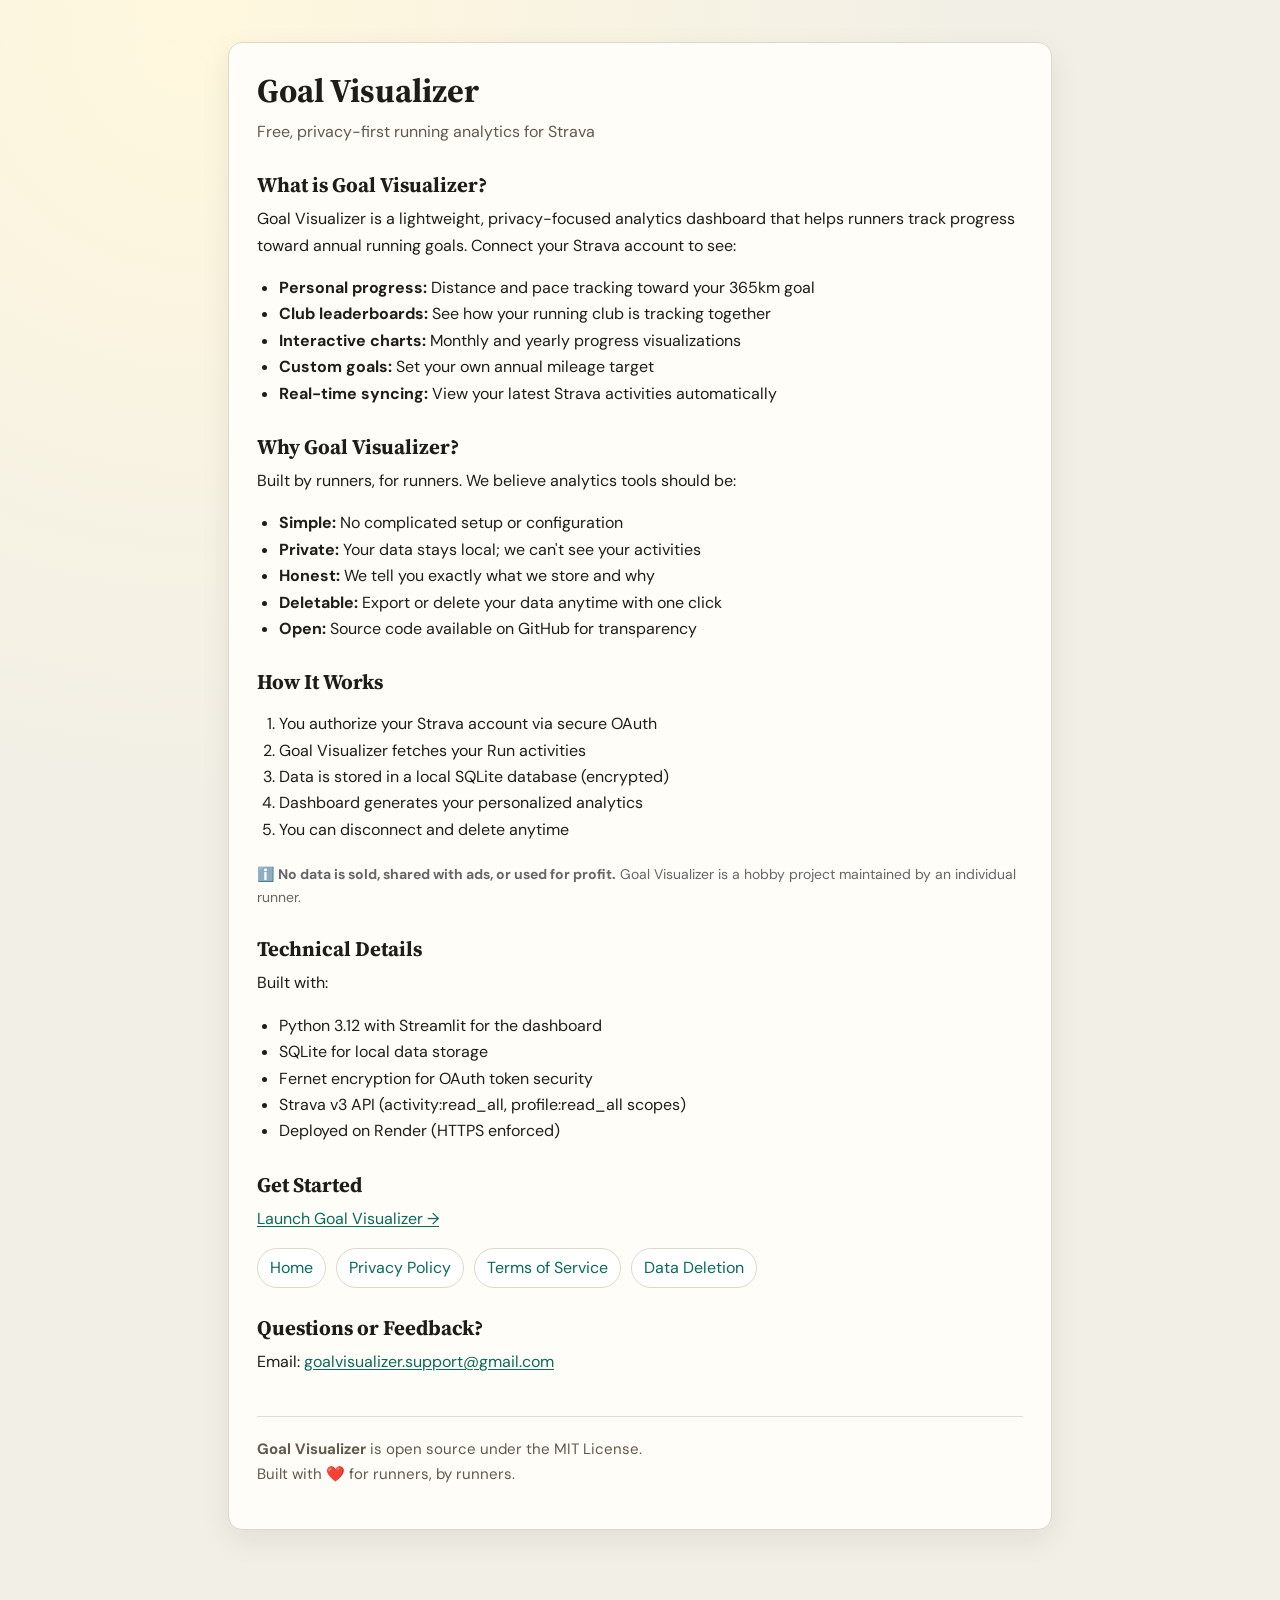
==== docs/about.html @ e7ee1b8b "Add About page and improve site navigation - Create about.html with detailed app description, featur" ====
<!doctype html>
<html lang="en">
  <head>
    <meta charset="UTF-8" />
    <meta name="viewport" content="width=device-width, initial-scale=1.0" />
    <title>Goal Visualizer | Running Analytics Dashboard</title>
    <meta
      name="description"
      content="Goal Visualizer: A free, privacy-first analytics dashboard for tracking personal and club running goals using Strava data."
    />
    <link rel="stylesheet" href="styles.css" />
  </head>
  <body>
    <main>
      <section class="card">
        <h1>Goal Visualizer</h1>
        <p class="subtle">Free, privacy-first running analytics for Strava</p>

        <h2>What is Goal Visualizer?</h2>
        <p>
          Goal Visualizer is a lightweight, privacy-focused analytics dashboard that helps runners
          track progress toward annual running goals. Connect your Strava account to see:
        </p>
        <ul>
          <li><strong>Personal progress:</strong> Distance and pace tracking toward your 365km goal</li>
          <li><strong>Club leaderboards:</strong> See how your running club is tracking together</li>
          <li><strong>Interactive charts:</strong> Monthly and yearly progress visualizations</li>
          <li><strong>Custom goals:</strong> Set your own annual mileage target</li>
          <li><strong>Real-time syncing:</strong> View your latest Strava activities automatically</li>
        </ul>

        <h2>Why Goal Visualizer?</h2>
        <p>
          Built by runners, for runners. We believe analytics tools should be:
        </p>
        <ul>
          <li><strong>Simple:</strong> No complicated setup or configuration</li>
          <li><strong>Private:</strong> Your data stays local; we can't see your activities</li>
          <li><strong>Honest:</strong> We tell you exactly what we store and why</li>
          <li><strong>Deletable:</strong> Export or delete your data anytime with one click</li>
          <li><strong>Open:</strong> Source code available on GitHub for transparency</li>
        </ul>

        <h2>How It Works</h2>
        <ol>
          <li>You authorize your Strava account via secure OAuth</li>
          <li>Goal Visualizer fetches your Run activities</li>
          <li>Data is stored in a local SQLite database (encrypted)</li>
          <li>Dashboard generates your personalized analytics</li>
          <li>You can disconnect and delete anytime</li>
        </ol>

        <p style="color: #666; font-size: 14px; margin-top: 20px;">
          ℹ️ <strong>No data is sold, shared with ads, or used for profit.</strong> Goal Visualizer
          is a hobby project maintained by an individual runner.
        </p>

        <h2>Technical Details</h2>
        <p>
          Built with:
        </p>
        <ul>
          <li>Python 3.12 with Streamlit for the dashboard</li>
          <li>SQLite for local data storage</li>
          <li>Fernet encryption for OAuth token security</li>
          <li>Strava v3 API (activity:read_all, profile:read_all scopes)</li>
          <li>Deployed on Render (HTTPS enforced)</li>
        </ul>

        <h2>Get Started</h2>
        <p>
          <a href="https://strava-goal-visualizer.onrender.com">Launch Goal Visualizer →</a>
        </p>

        <nav aria-label="Legal pages">
          <a href="index.html">Home</a>
          <a href="privacy.html">Privacy Policy</a>
          <a href="terms.html">Terms of Service</a>
          <a href="data-deletion.html">Data Deletion</a>
        </nav>

        <h2>Questions or Feedback?</h2>
        <p>
          Email: <a href="mailto:goalvisualizer.support@gmail.com">goalvisualizer.support@gmail.com</a>
        </p>

        <p class="footer" style="margin-top: 40px; border-top: 1px solid #ddd; padding-top: 20px;">
          <strong>Goal Visualizer</strong> is open source under the MIT License.<br />
          Built with ❤️ for runners, by runners.
        </p>
      </section>
    </main>
  </body>
</html>
---- docs/styles.css ----
@import url('https://fonts.googleapis.com/css2?family=DM+Sans:wght@400;500;700&family=Source+Serif+4:wght@400;600;700&display=swap');

:root {
  --bg: #f2efe6;
  --paper: #fffdf7;
  --ink: #1f1d18;
  --muted: #5f5a4e;
  --accent: #0a6a5b;
  --accent-soft: #d3ece6;
  --line: #dfd8ca;
  --radius: 14px;
  --shadow: 0 10px 30px rgba(31, 29, 24, 0.08);
}

* {
  box-sizing: border-box;
}

html,
body {
  margin: 0;
  padding: 0;
  background: radial-gradient(circle at 15% 0%, #fff8de 0%, #f2efe6 40%),
    linear-gradient(145deg, #f4f1e8 0%, #ebe5d7 100%);
  color: var(--ink);
  min-height: 100%;
}

body {
  font-family: "DM Sans", "Segoe UI", sans-serif;
  line-height: 1.65;
}

main {
  max-width: 860px;
  margin: 42px auto;
  padding: 0 18px 36px;
}

.card {
  background: var(--paper);
  border: 1px solid var(--line);
  border-radius: var(--radius);
  box-shadow: var(--shadow);
  padding: 28px;
  animation: enter 260ms ease-out;
}

h1,
h2,
h3 {
  font-family: "Source Serif 4", Georgia, serif;
  line-height: 1.2;
  margin-top: 0;
}

h1 {
  font-size: clamp(1.9rem, 2.6vw, 2.5rem);
  margin-bottom: 8px;
}

h2 {
  font-size: 1.3rem;
  margin-top: 28px;
  margin-bottom: 8px;
}

h3 {
  font-size: 1.08rem;
  margin-top: 18px;
  margin-bottom: 8px;
}

p,
li {
  color: var(--ink);
  margin-top: 0;
}

ul,
ol {
  padding-left: 22px;
}

.subtle {
  color: var(--muted);
  margin-bottom: 16px;
}

.note {
  border-left: 4px solid var(--accent);
  background: var(--accent-soft);
  padding: 10px 12px;
  border-radius: 8px;
}

a {
  color: var(--accent);
  text-underline-offset: 2px;
}

a:hover {
  text-decoration-thickness: 2px;
}

nav {
  display: flex;
  flex-wrap: wrap;
  gap: 10px;
  margin: 14px 0 4px;
}

nav a {
  display: inline-block;
  border: 1px solid var(--line);
  border-radius: 999px;
  padding: 6px 12px;
  text-decoration: none;
  background: #fff;
  transition: transform 120ms ease, background-color 120ms ease;
}

nav a:hover {
  transform: translateY(-1px);
  background: #fcfaf2;
}

.footer {
  margin-top: 22px;
  color: var(--muted);
  font-size: 0.94rem;
}

@keyframes enter {
  from {
    opacity: 0;
    transform: translateY(6px);
  }
  to {
    opacity: 1;
    transform: translateY(0);
  }
}

@media (max-width: 640px) {
  main {
    margin-top: 20px;
    padding: 0 12px 24px;
  }

  .card {
    padding: 18px;
  }
}
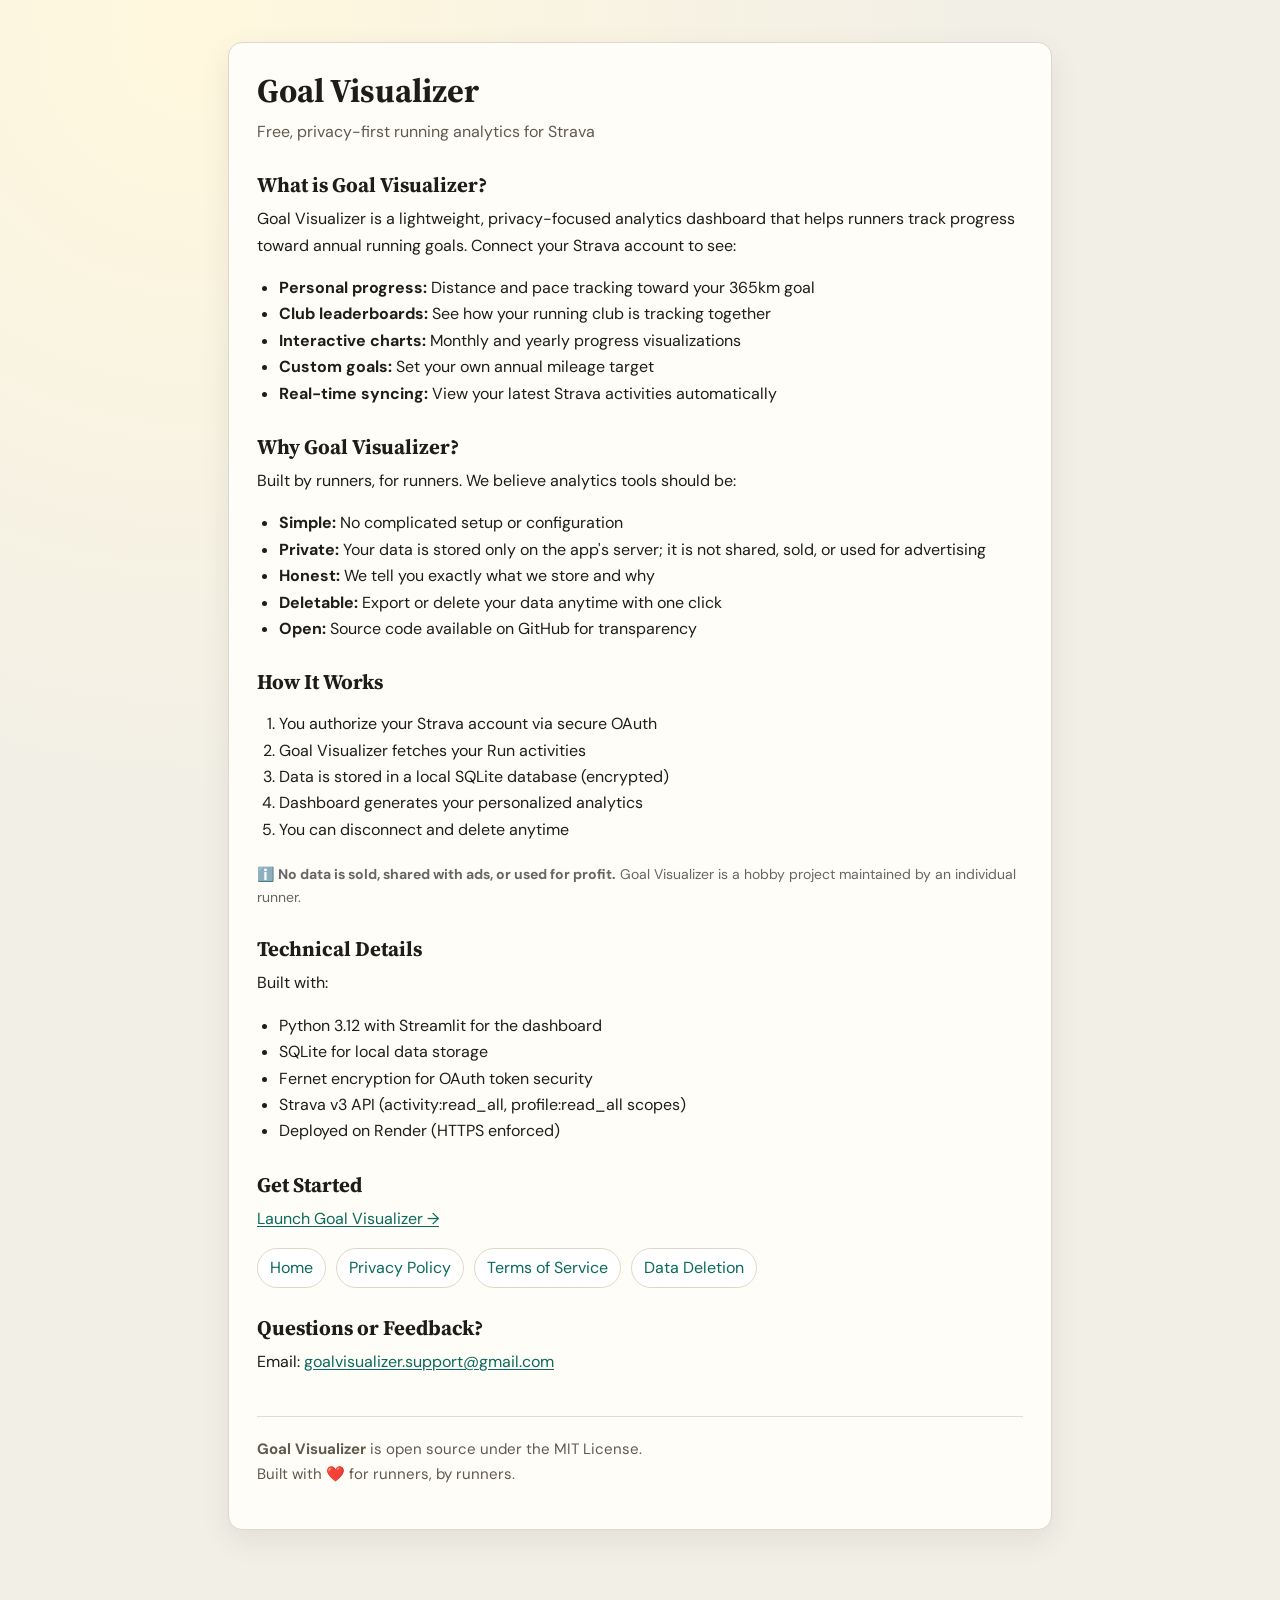
==== commit 864ea455: "Align dashboard, README, and about page for consistency - Rename README title to 'Goal Visualizer' -" ====
--- a/docs/about.html
+++ b/docs/about.html
@@ -35,7 +35,7 @@
         </p>
         <ul>
           <li><strong>Simple:</strong> No complicated setup or configuration</li>
-          <li><strong>Private:</strong> Your data stays local; we can't see your activities</li>
+          <li><strong>Private:</strong> Your data is stored only on the app's server; it is not shared, sold, or used for advertising</li>
           <li><strong>Honest:</strong> We tell you exactly what we store and why</li>
           <li><strong>Deletable:</strong> Export or delete your data anytime with one click</li>
           <li><strong>Open:</strong> Source code available on GitHub for transparency</li>
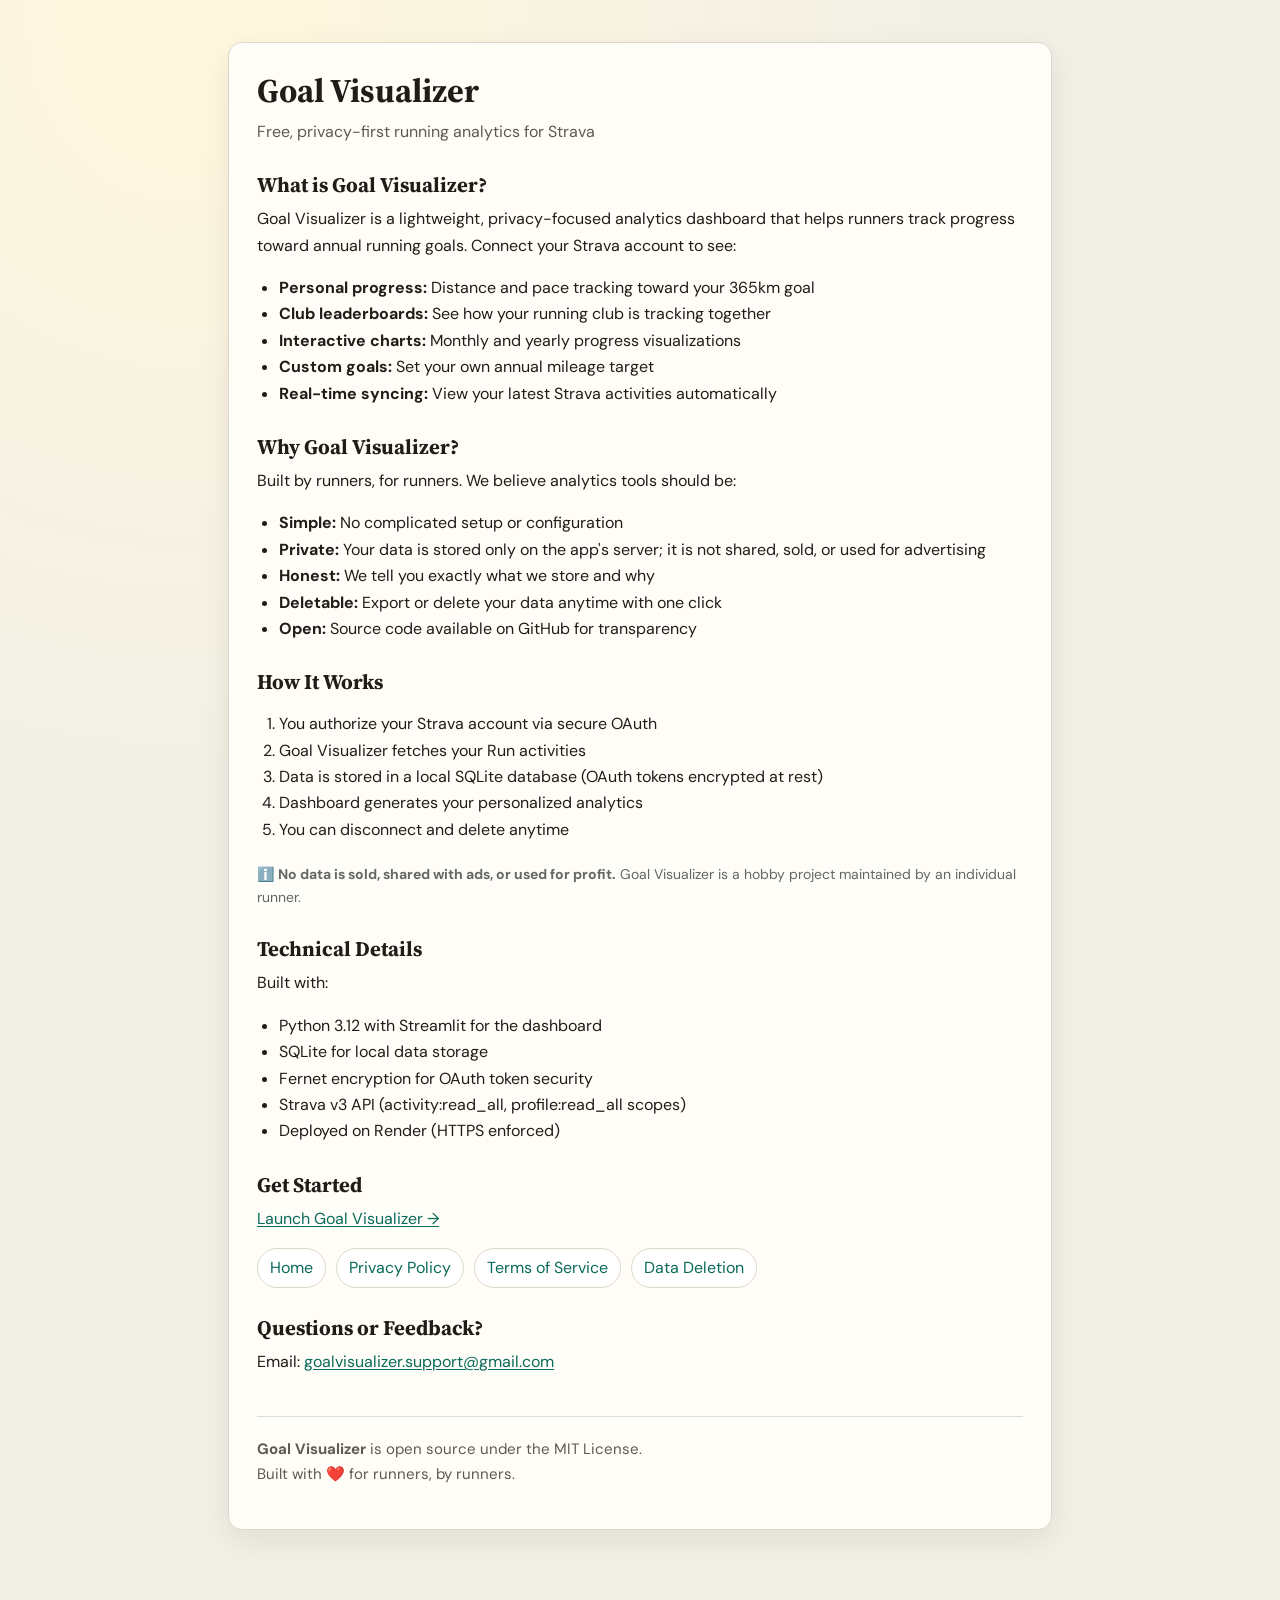
==== commit 289a5b55: "Fix inaccurate encryption claim in about.html Only OAuth tokens are encrypted at rest, not the entir" ====
--- a/docs/about.html
+++ b/docs/about.html
@@ -45,7 +45,7 @@
         <ol>
           <li>You authorize your Strava account via secure OAuth</li>
           <li>Goal Visualizer fetches your Run activities</li>
-          <li>Data is stored in a local SQLite database (encrypted)</li>
+          <li>Data is stored in a local SQLite database (OAuth tokens encrypted at rest)</li>
           <li>Dashboard generates your personalized analytics</li>
           <li>You can disconnect and delete anytime</li>
         </ol>
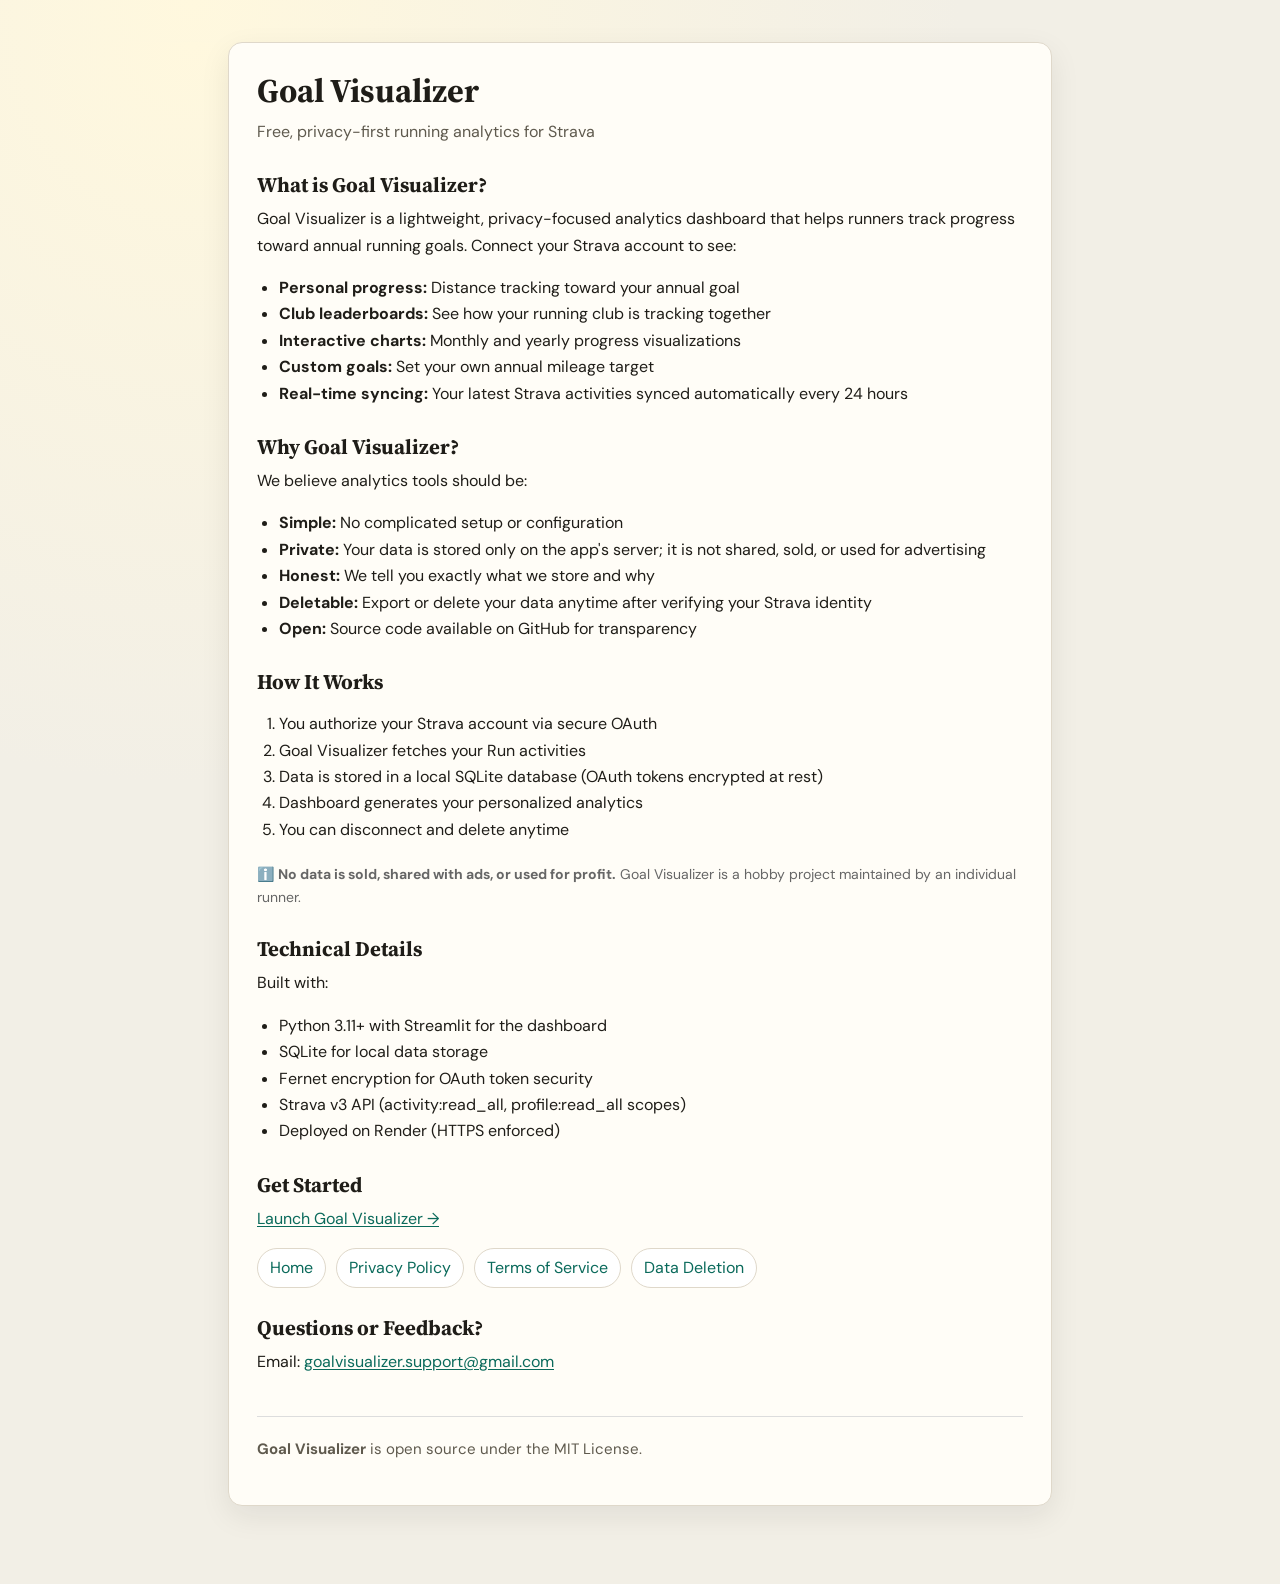
==== commit 4522a89c: "Fix inaccurate and stale claims across docs pages about.html: - Remove 'pace tracking' (no pace metr" ====
--- a/docs/about.html
+++ b/docs/about.html
@@ -22,22 +22,22 @@
           track progress toward annual running goals. Connect your Strava account to see:
         </p>
         <ul>
-          <li><strong>Personal progress:</strong> Distance and pace tracking toward your 365km goal</li>
+          <li><strong>Personal progress:</strong> Distance tracking toward your annual goal</li>
           <li><strong>Club leaderboards:</strong> See how your running club is tracking together</li>
           <li><strong>Interactive charts:</strong> Monthly and yearly progress visualizations</li>
           <li><strong>Custom goals:</strong> Set your own annual mileage target</li>
-          <li><strong>Real-time syncing:</strong> View your latest Strava activities automatically</li>
+          <li><strong>Real-time syncing:</strong> Your latest Strava activities synced automatically every 24 hours</li>
         </ul>
 
         <h2>Why Goal Visualizer?</h2>
         <p>
-          Built by runners, for runners. We believe analytics tools should be:
+          We believe analytics tools should be:
         </p>
         <ul>
           <li><strong>Simple:</strong> No complicated setup or configuration</li>
           <li><strong>Private:</strong> Your data is stored only on the app's server; it is not shared, sold, or used for advertising</li>
           <li><strong>Honest:</strong> We tell you exactly what we store and why</li>
-          <li><strong>Deletable:</strong> Export or delete your data anytime with one click</li>
+          <li><strong>Deletable:</strong> Export or delete your data anytime after verifying your Strava identity</li>
           <li><strong>Open:</strong> Source code available on GitHub for transparency</li>
         </ul>
 
@@ -60,7 +60,7 @@
           Built with:
         </p>
         <ul>
-          <li>Python 3.12 with Streamlit for the dashboard</li>
+          <li>Python 3.11+ with Streamlit for the dashboard</li>
           <li>SQLite for local data storage</li>
           <li>Fernet encryption for OAuth token security</li>
           <li>Strava v3 API (activity:read_all, profile:read_all scopes)</li>
@@ -86,7 +86,6 @@
 
         <p class="footer" style="margin-top: 40px; border-top: 1px solid #ddd; padding-top: 20px;">
           <strong>Goal Visualizer</strong> is open source under the MIT License.<br />
-          Built with ❤️ for runners, by runners.
         </p>
       </section>
     </main>
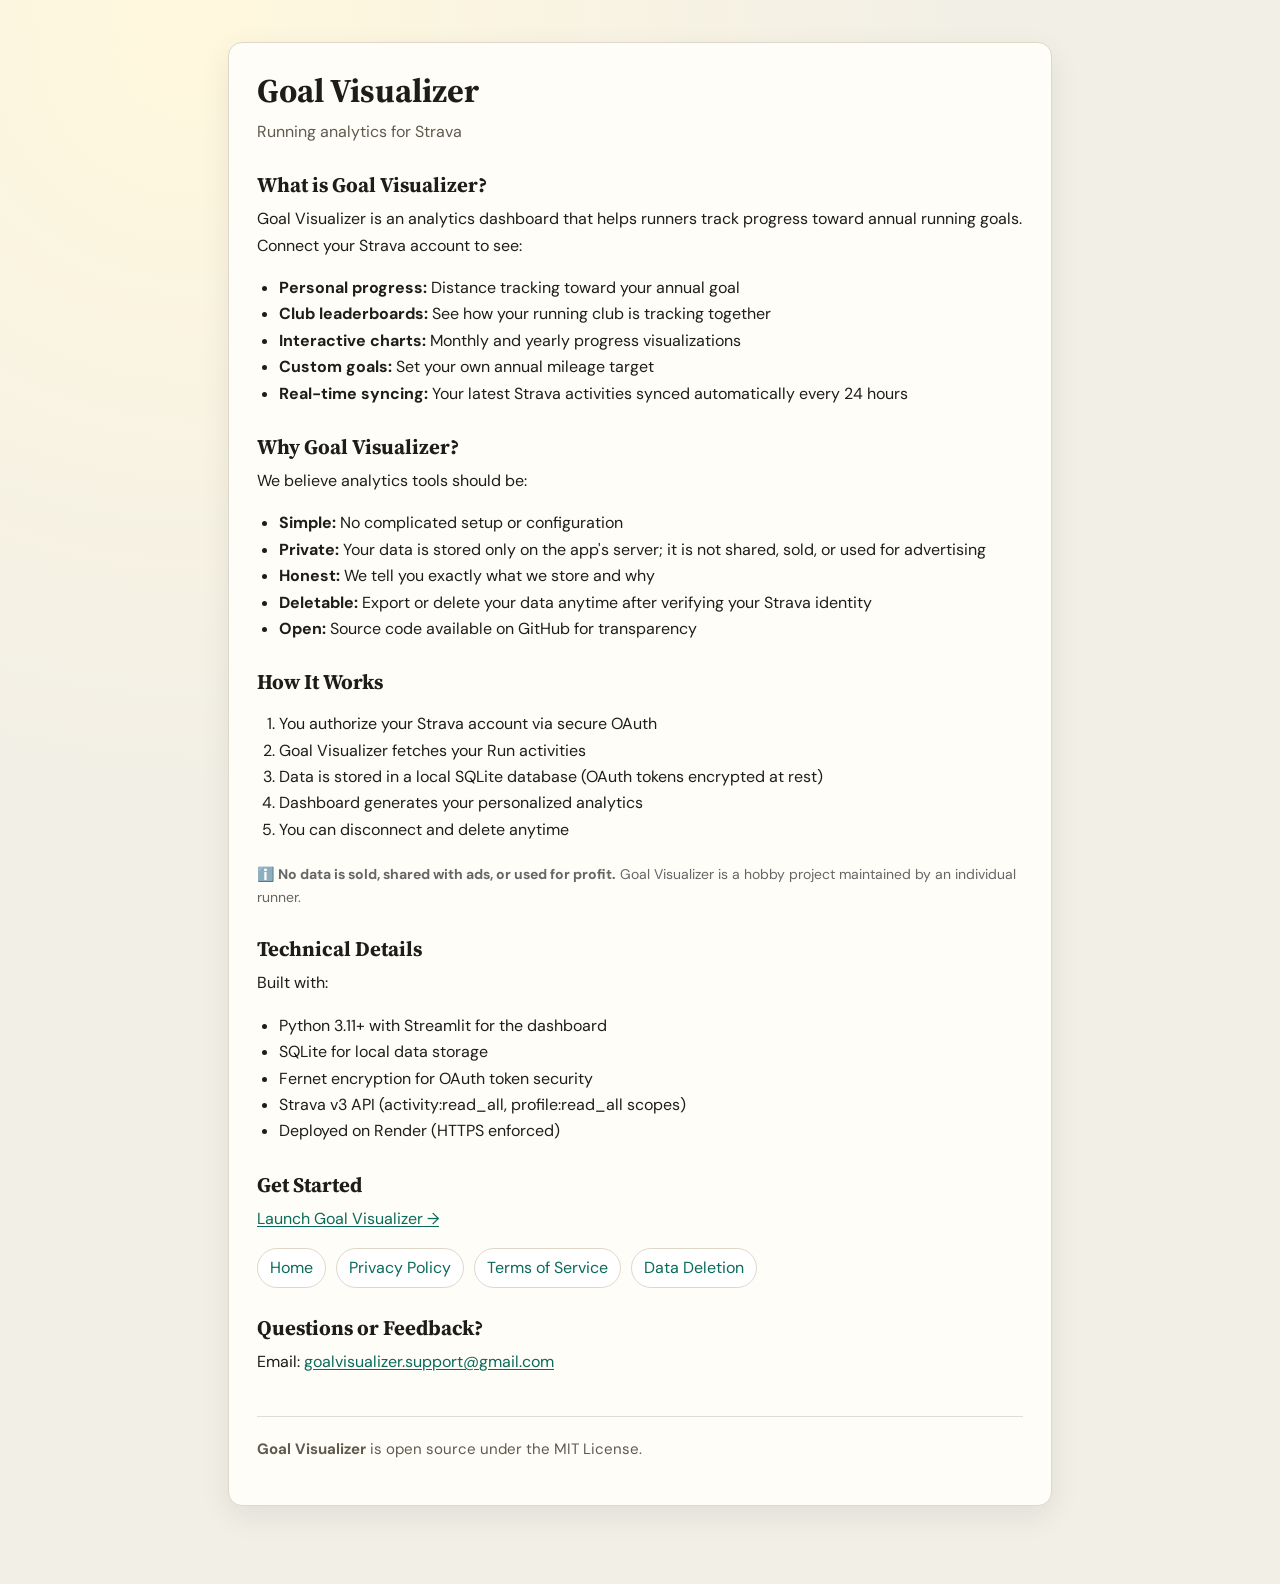
==== commit f4eb97e6: "Update public docs copy and content - refine wording in docs landing and about pages" ====
--- a/docs/about.html
+++ b/docs/about.html
@@ -6,7 +6,7 @@
     <title>Goal Visualizer | Running Analytics Dashboard</title>
     <meta
       name="description"
-      content="Goal Visualizer: A free, privacy-first analytics dashboard for tracking personal and club running goals using Strava data."
+      content="Goal Visualizer: An analytics dashboard for tracking personal and club running goals using Strava data."
     />
     <link rel="stylesheet" href="styles.css" />
   </head>
@@ -14,11 +14,11 @@
     <main>
       <section class="card">
         <h1>Goal Visualizer</h1>
-        <p class="subtle">Free, privacy-first running analytics for Strava</p>
+        <p class="subtle">Running analytics for Strava</p>
 
         <h2>What is Goal Visualizer?</h2>
         <p>
-          Goal Visualizer is a lightweight, privacy-focused analytics dashboard that helps runners
+          Goal Visualizer is an analytics dashboard that helps runners
           track progress toward annual running goals. Connect your Strava account to see:
         </p>
         <ul>
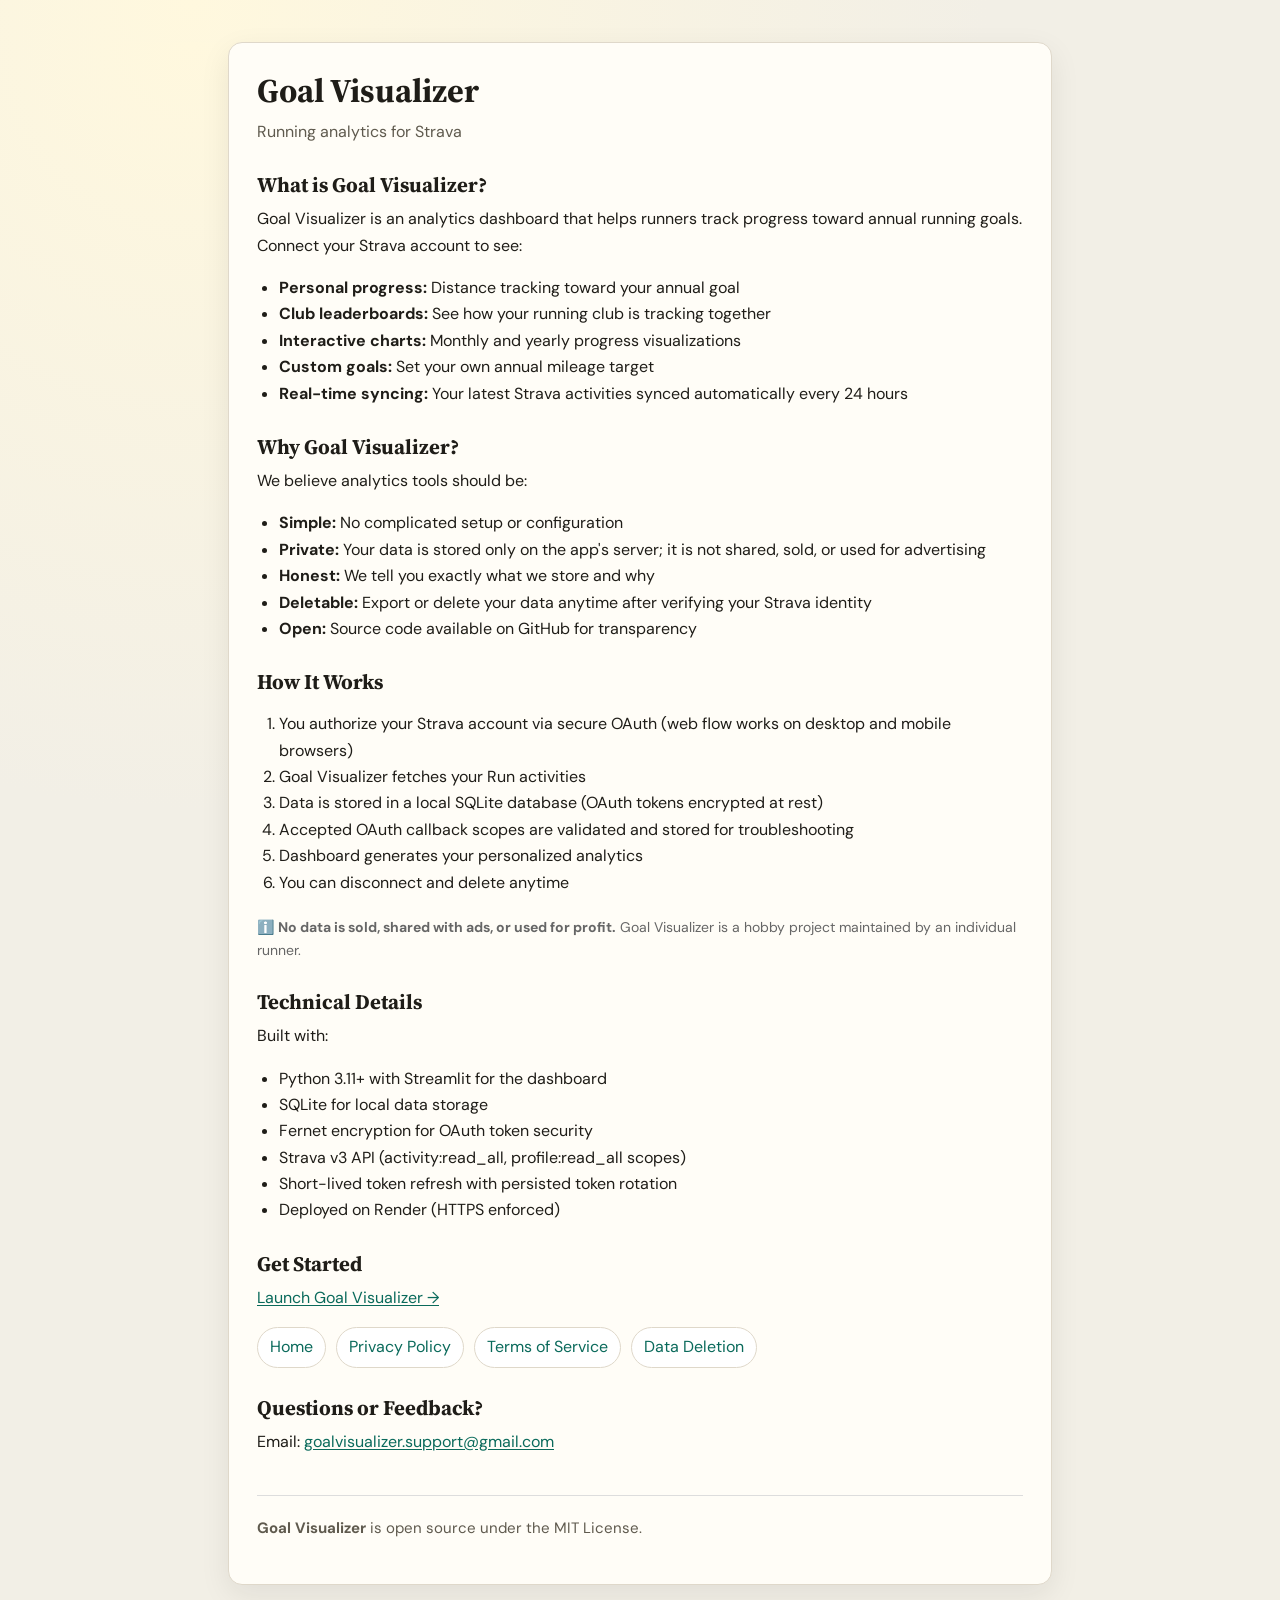
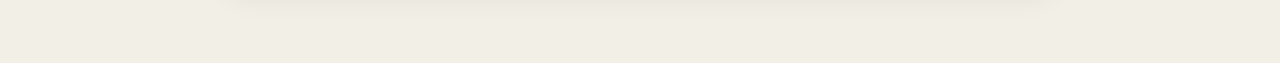
==== commit 9ae12f00: "Harden Strava OAuth handling and align docs - default web OAuth prompt to approval_prompt=auto  - pe" ====
--- a/docs/about.html
+++ b/docs/about.html
@@ -43,9 +43,10 @@
 
         <h2>How It Works</h2>
         <ol>
-          <li>You authorize your Strava account via secure OAuth</li>
+          <li>You authorize your Strava account via secure OAuth (web flow works on desktop and mobile browsers)</li>
           <li>Goal Visualizer fetches your Run activities</li>
           <li>Data is stored in a local SQLite database (OAuth tokens encrypted at rest)</li>
+          <li>Accepted OAuth callback scopes are validated and stored for troubleshooting</li>
           <li>Dashboard generates your personalized analytics</li>
           <li>You can disconnect and delete anytime</li>
         </ol>
@@ -64,6 +65,7 @@
           <li>SQLite for local data storage</li>
           <li>Fernet encryption for OAuth token security</li>
           <li>Strava v3 API (activity:read_all, profile:read_all scopes)</li>
+          <li>Short-lived token refresh with persisted token rotation</li>
           <li>Deployed on Render (HTTPS enforced)</li>
         </ul>
 
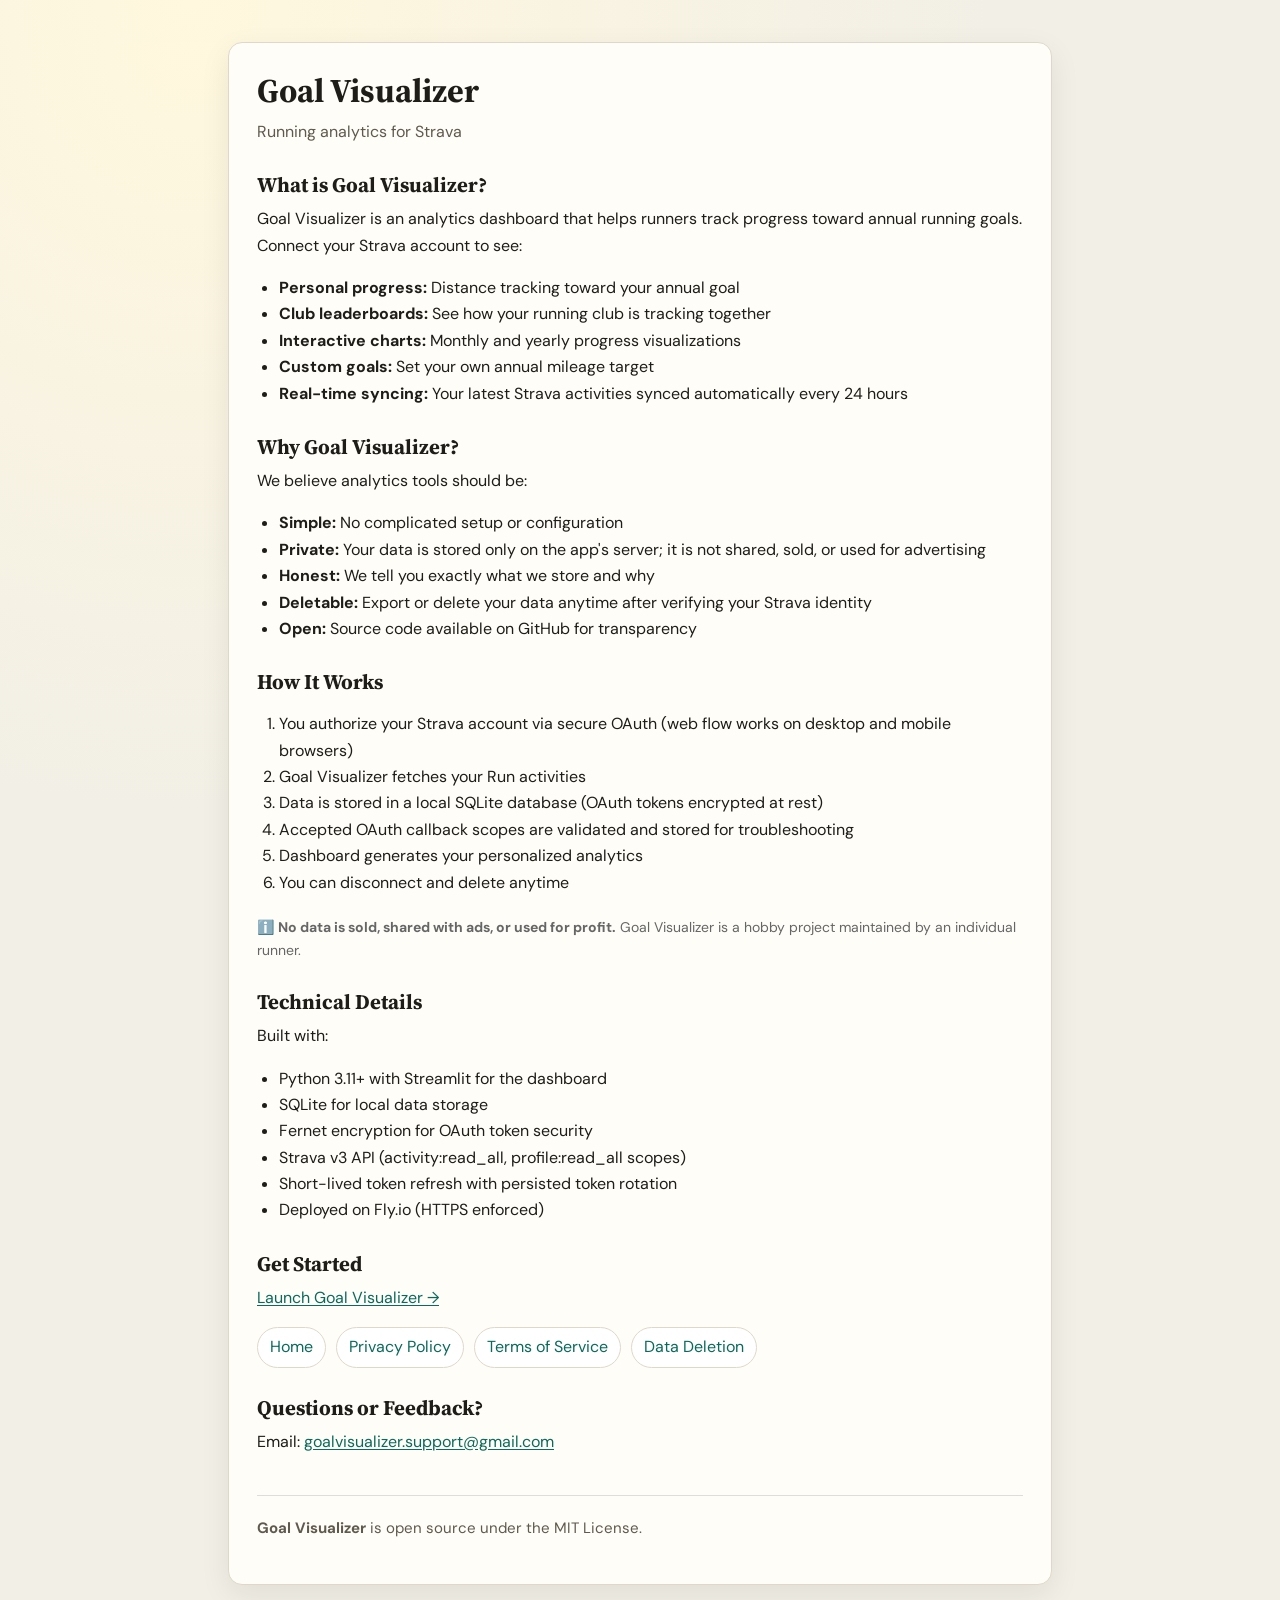
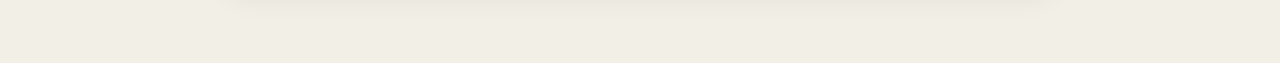
==== commit 641b9c76: "Changes for deploying on fly.io" ====
--- a/docs/about.html
+++ b/docs/about.html
@@ -66,12 +66,12 @@
           <li>Fernet encryption for OAuth token security</li>
           <li>Strava v3 API (activity:read_all, profile:read_all scopes)</li>
           <li>Short-lived token refresh with persisted token rotation</li>
-          <li>Deployed on Render (HTTPS enforced)</li>
+          <li>Deployed on Fly.io (HTTPS enforced)</li>
         </ul>
 
         <h2>Get Started</h2>
         <p>
-          <a href="https://strava-goal-visualizer.onrender.com">Launch Goal Visualizer →</a>
+          <a href="https://strava-goal-visualizer.fly.dev">Launch Goal Visualizer →</a>
         </p>
 
         <nav aria-label="Legal pages">
